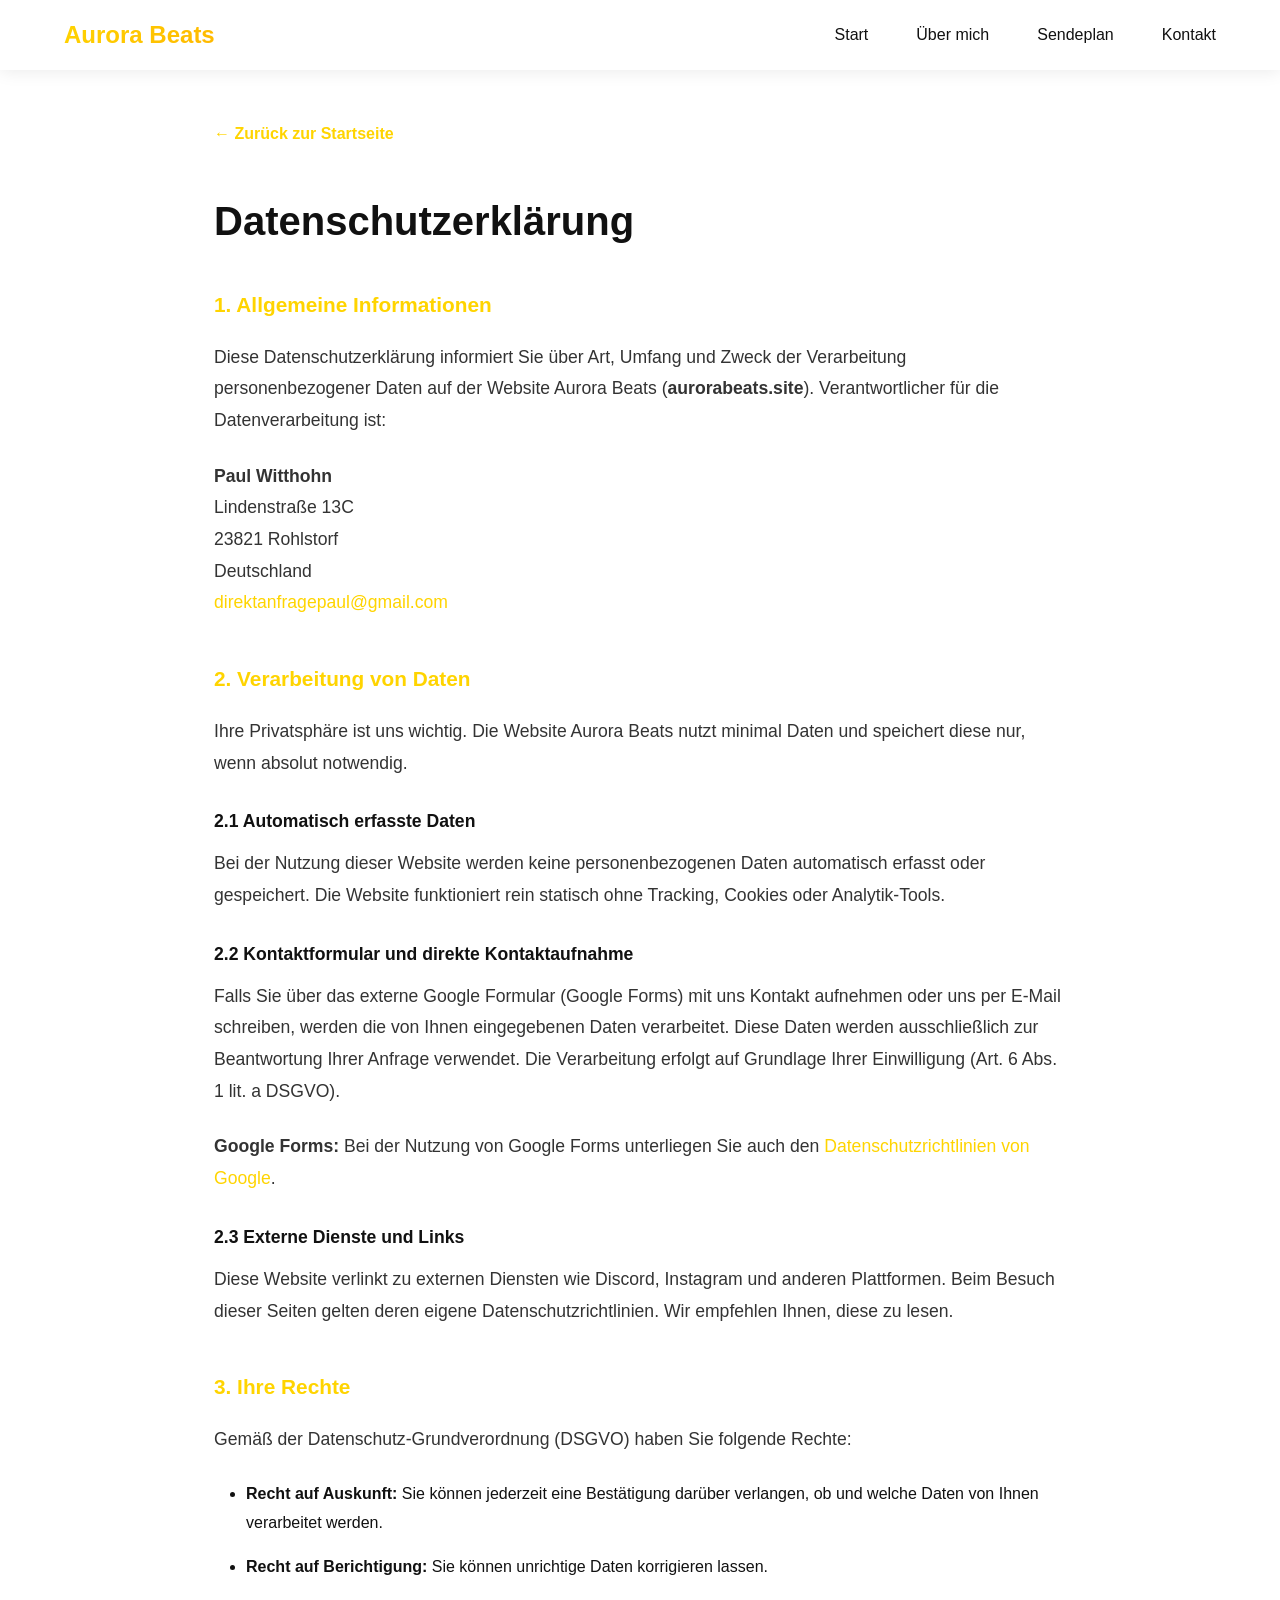
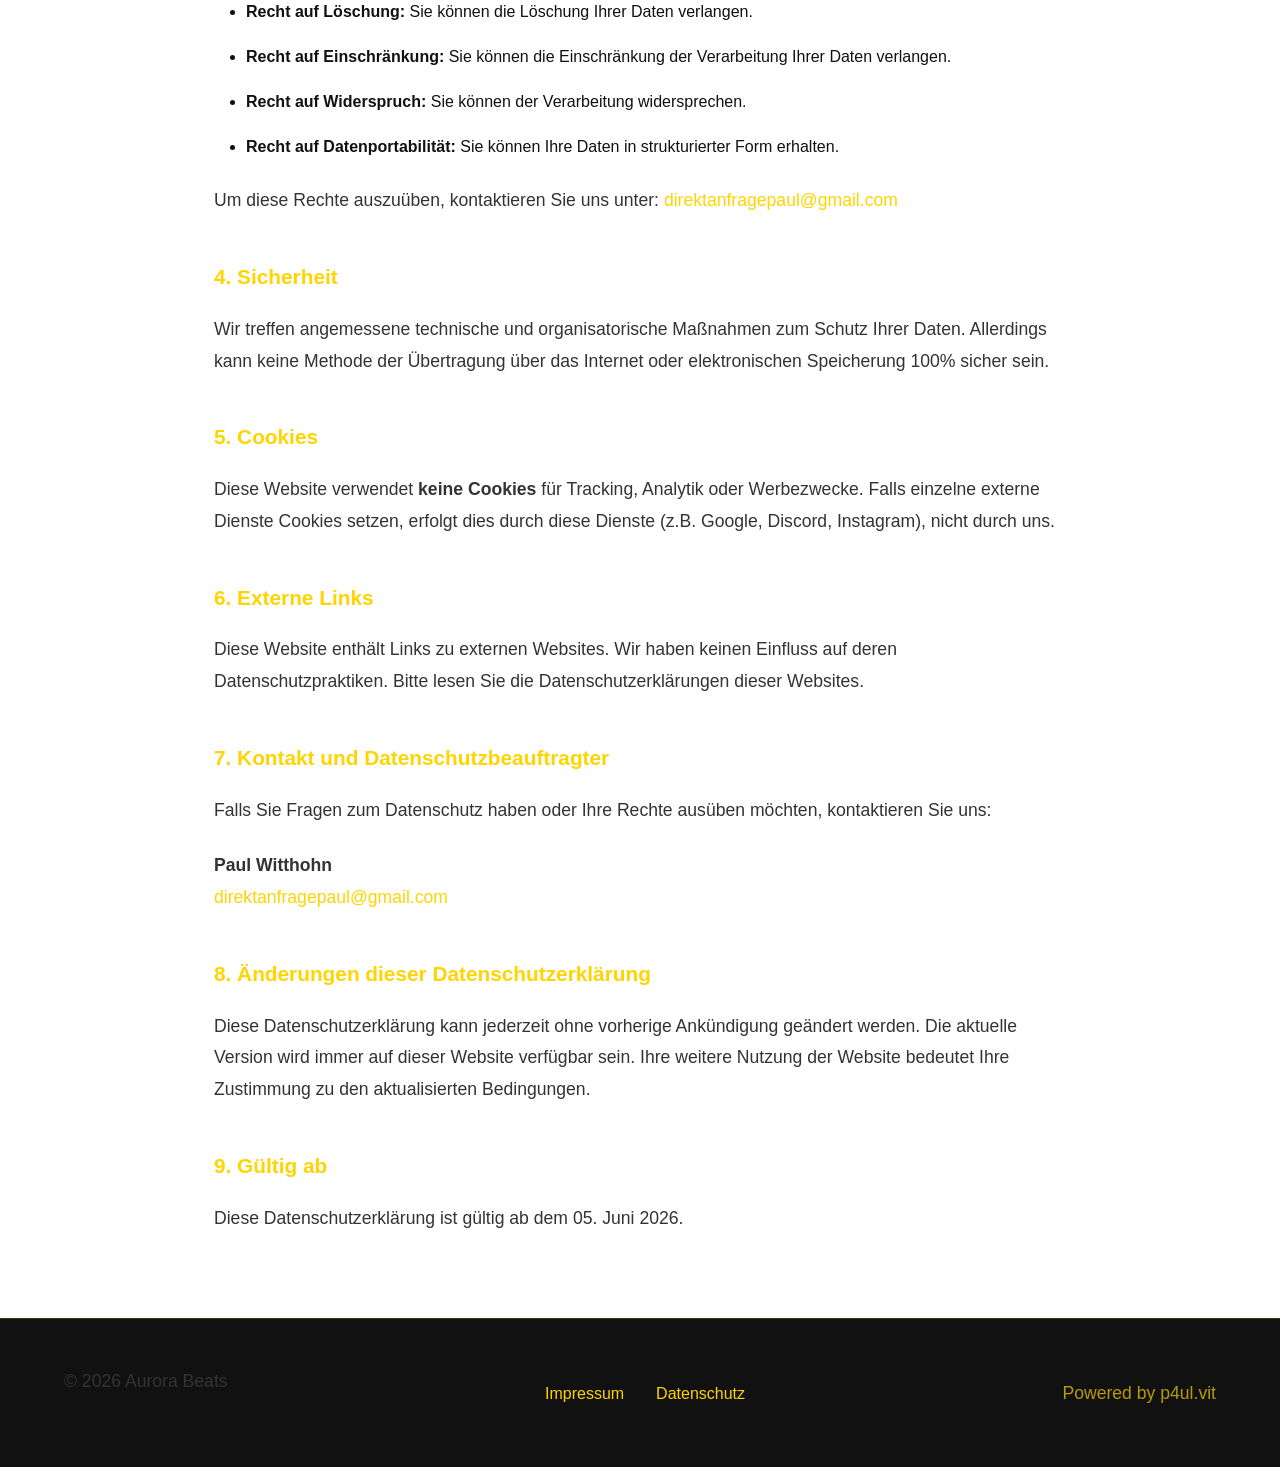
==== datenschutz.html @ 5c92fdce "Initial Aurora Beats website" ====
<!DOCTYPE html>
<html lang="de">
<head>
    <meta charset="UTF-8">
    <meta name="viewport" content="width=device-width, initial-scale=1.0">
    <title>Datenschutz - Aurora Beats</title>
    <meta name="description" content="Datenschutzerklärung von Aurora Beats">
    <meta name="robots" content="noindex, follow">
    <link rel="stylesheet" href="style.css">
    <style>
        .legal-page {
            max-width: 900px;
            margin: 0 auto;
            padding: 120px var(--spacing-md) 60px;
            line-height: 1.8;
        }

        .legal-page h1 {
            font-size: 2.5rem;
            margin-bottom: var(--spacing-xl);
        }

        .legal-page h2 {
            font-size: 1.3rem;
            margin-top: var(--spacing-xl);
            margin-bottom: var(--spacing-md);
            color: var(--color-primary);
        }

        .legal-page h3 {
            font-size: 1.1rem;
            margin-top: var(--spacing-lg);
            margin-bottom: var(--spacing-sm);
        }

        .legal-page p {
            margin-bottom: var(--spacing-md);
        }

        .legal-page a {
            color: var(--color-primary);
            text-decoration: none;
        }

        .legal-page a:hover {
            text-decoration: underline;
        }

        .back-link {
            display: inline-block;
            margin-bottom: var(--spacing-xl);
            color: var(--color-primary);
            text-decoration: none;
            font-weight: 600;
        }

        .back-link:hover {
            text-decoration: underline;
        }

        .legal-page ul {
            margin-left: var(--spacing-lg);
            margin-bottom: var(--spacing-md);
        }

        .legal-page li {
            margin-bottom: var(--spacing-sm);
        }

        @media (max-width: 768px) {
            .legal-page {
                padding: 100px var(--spacing-sm) 40px;
            }

            .legal-page h1 {
                font-size: 2rem;
            }

            .legal-page h2 {
                font-size: 1.1rem;
            }
        }
    </style>
</head>
<body>
    <!-- Navigation Bar -->
    <nav class="navbar">
        <div class="container">
            <div class="navbar-content">
                <div class="logo">
                    <a href="index.html" style="text-decoration: none;">
                        <span class="logo-text">Aurora Beats</span>
                    </a>
                </div>
                <ul class="nav-links">
                    <li><a href="index.html" class="nav-link">Start</a></li>
                    <li><a href="index.html#about" class="nav-link">Über mich</a></li>
                    <li><a href="index.html#schedule" class="nav-link">Sendeplan</a></li>
                    <li><a href="index.html#contact" class="nav-link">Kontakt</a></li>
                </ul>
            </div>
        </div>
    </nav>

    <div class="container">
        <div class="legal-page">
            <a href="index.html" class="back-link">← Zurück zur Startseite</a>

            <h1>Datenschutzerklärung</h1>

            <h2>1. Allgemeine Informationen</h2>
            <p>
                Diese Datenschutzerklärung informiert Sie über Art, Umfang und Zweck der Verarbeitung personenbezogener Daten auf der Website Aurora Beats (<strong>aurorabeats.site</strong>). Verantwortlicher für die Datenverarbeitung ist:
            </p>
            <p>
                <strong>Paul Witthohn</strong><br>
                Lindenstraße 13C<br>
                23821 Rohlstorf<br>
                Deutschland<br>
                <a href="mailto:direktanfragepaul@gmail.com">direktanfragepaul@gmail.com</a>
            </p>

            <h2>2. Verarbeitung von Daten</h2>
            <p>
                Ihre Privatsphäre ist uns wichtig. Die Website Aurora Beats nutzt minimal Daten und speichert diese nur, wenn absolut notwendig.
            </p>

            <h3>2.1 Automatisch erfasste Daten</h3>
            <p>
                Bei der Nutzung dieser Website werden keine personenbezogenen Daten automatisch erfasst oder gespeichert. Die Website funktioniert rein statisch ohne Tracking, Cookies oder Analytik-Tools.
            </p>

            <h3>2.2 Kontaktformular und direkte Kontaktaufnahme</h3>
            <p>
                Falls Sie über das externe Google Formular (Google Forms) mit uns Kontakt aufnehmen oder uns per E-Mail schreiben, werden die von Ihnen eingegebenen Daten verarbeitet. Diese Daten werden ausschließlich zur Beantwortung Ihrer Anfrage verwendet. Die Verarbeitung erfolgt auf Grundlage Ihrer Einwilligung (Art. 6 Abs. 1 lit. a DSGVO).
            </p>
            <p>
                <strong>Google Forms:</strong> Bei der Nutzung von Google Forms unterliegen Sie auch den <a href="https://policies.google.com/privacy" target="_blank">Datenschutzrichtlinien von Google</a>.
            </p>

            <h3>2.3 Externe Dienste und Links</h3>
            <p>
                Diese Website verlinkt zu externen Diensten wie Discord, Instagram und anderen Plattformen. Beim Besuch dieser Seiten gelten deren eigene Datenschutzrichtlinien. Wir empfehlen Ihnen, diese zu lesen.
            </p>

            <h2>3. Ihre Rechte</h2>
            <p>
                Gemäß der Datenschutz-Grundverordnung (DSGVO) haben Sie folgende Rechte:
            </p>
            <ul>
                <li><strong>Recht auf Auskunft:</strong> Sie können jederzeit eine Bestätigung darüber verlangen, ob und welche Daten von Ihnen verarbeitet werden.</li>
                <li><strong>Recht auf Berichtigung:</strong> Sie können unrichtige Daten korrigieren lassen.</li>
                <li><strong>Recht auf Löschung:</strong> Sie können die Löschung Ihrer Daten verlangen.</li>
                <li><strong>Recht auf Einschränkung:</strong> Sie können die Einschränkung der Verarbeitung Ihrer Daten verlangen.</li>
                <li><strong>Recht auf Widerspruch:</strong> Sie können der Verarbeitung widersprechen.</li>
                <li><strong>Recht auf Datenportabilität:</strong> Sie können Ihre Daten in strukturierter Form erhalten.</li>
            </ul>
            <p>
                Um diese Rechte auszuüben, kontaktieren Sie uns unter: <a href="mailto:direktanfragepaul@gmail.com">direktanfragepaul@gmail.com</a>
            </p>

            <h2>4. Sicherheit</h2>
            <p>
                Wir treffen angemessene technische und organisatorische Maßnahmen zum Schutz Ihrer Daten. Allerdings kann keine Methode der Übertragung über das Internet oder elektronischen Speicherung 100% sicher sein.
            </p>

            <h2>5. Cookies</h2>
            <p>
                Diese Website verwendet <strong>keine Cookies</strong> für Tracking, Analytik oder Werbezwecke. Falls einzelne externe Dienste Cookies setzen, erfolgt dies durch diese Dienste (z.B. Google, Discord, Instagram), nicht durch uns.
            </p>

            <h2>6. Externe Links</h2>
            <p>
                Diese Website enthält Links zu externen Websites. Wir haben keinen Einfluss auf deren Datenschutzpraktiken. Bitte lesen Sie die Datenschutzerklärungen dieser Websites.
            </p>

            <h2>7. Kontakt und Datenschutzbeauftragter</h2>
            <p>
                Falls Sie Fragen zum Datenschutz haben oder Ihre Rechte ausüben möchten, kontaktieren Sie uns:
            </p>
            <p>
                <strong>Paul Witthohn</strong><br>
                <a href="mailto:direktanfragepaul@gmail.com">direktanfragepaul@gmail.com</a>
            </p>

            <h2>8. Änderungen dieser Datenschutzerklärung</h2>
            <p>
                Diese Datenschutzerklärung kann jederzeit ohne vorherige Ankündigung geändert werden. Die aktuelle Version wird immer auf dieser Website verfügbar sein. Ihre weitere Nutzung der Website bedeutet Ihre Zustimmung zu den aktualisierten Bedingungen.
            </p>

            <h2>9. Gültig ab</h2>
            <p>
                Diese Datenschutzerklärung ist gültig ab dem 05. Juni 2026.
            </p>
        </div>
    </div>

    <!-- Footer -->
    <footer class="footer">
        <div class="container">
            <div class="footer-content">
                <p>&copy; 2026 Aurora Beats</p>
                <div class="footer-links">
                    <a href="impressum.html">Impressum</a>
                    <a href="datenschutz.html">Datenschutz</a>
                </div>
                <p class="footer-credit">Powered by p4ul.vit</p>
            </div>
        </div>
    </footer>
</body>
</html>
---- style.css ----
/* ========================================
   AURORA BEATS - Modern Design System
   ======================================== */

/* CSS Variables */
:root {
    --color-primary: #FFD400;
    --color-dark: #111111;
    --color-light: #FFFFFF;
    --color-gray-light: #F5F5F5;
    --color-gray-medium: #CCCCCC;
    --color-gray-dark: #333333;
    
    --spacing-xs: 0.5rem;
    --spacing-sm: 1rem;
    --spacing-md: 1.5rem;
    --spacing-lg: 2rem;
    --spacing-xl: 3rem;
    --spacing-xxl: 4rem;
    
    --transition: 0.3s ease;
    --transition-smooth: 0.5s cubic-bezier(0.4, 0, 0.2, 1);
    
    --radius-sm: 0.5rem;
    --radius-md: 0.75rem;
    --radius-lg: 1rem;
    --radius-xl: 1.5rem;
    
    --shadow-sm: 0 2px 8px rgba(0, 0, 0, 0.1);
    --shadow-md: 0 8px 24px rgba(0, 0, 0, 0.15);
    --shadow-lg: 0 16px 48px rgba(0, 0, 0, 0.2);
}

/* ========================================
   GLOBAL STYLES
   ======================================== */

* {
    margin: 0;
    padding: 0;
    box-sizing: border-box;
}

html {
    scroll-behavior: smooth;
}

body {
    font-family: -apple-system, BlinkMacSystemFont, 'Segoe UI', Roboto, Oxygen, Ubuntu, Cantarell, sans-serif;
    background-color: var(--color-light);
    color: var(--color-dark);
    line-height: 1.6;
    overflow-x: hidden;
}

/* ========================================
   CONTAINER
   ======================================== */

.container {
    max-width: 1200px;
    margin: 0 auto;
    padding: 0 var(--spacing-md);
}

/* ========================================
   TYPOGRAPHY
   ======================================== */

h1, h2, h3, h4, h5, h6 {
    font-weight: 700;
    line-height: 1.2;
}

.section-title {
    font-size: 3rem;
    text-align: center;
    margin-bottom: var(--spacing-xxl);
    position: relative;
    padding-bottom: var(--spacing-lg);
}

.section-title::after {
    content: '';
    position: absolute;
    width: 80px;
    height: 4px;
    background: linear-gradient(90deg, transparent, var(--color-primary), transparent);
    bottom: 0;
    left: 50%;
    transform: translateX(-50%);
}

p {
    font-size: 1.1rem;
    color: var(--color-gray-dark);
    margin-bottom: var(--spacing-md);
}

/* ========================================
   BUTTONS
   ======================================== */

.btn {
    display: inline-block;
    padding: var(--spacing-sm) var(--spacing-lg);
    border-radius: var(--radius-lg);
    text-decoration: none;
    font-weight: 600;
    font-size: 1rem;
    cursor: pointer;
    transition: var(--transition-smooth);
    border: 2px solid transparent;
    position: relative;
    overflow: hidden;
}

.btn::before {
    content: '';
    position: absolute;
    top: 0;
    left: -100%;
    width: 100%;
    height: 100%;
    background: rgba(255, 255, 255, 0.2);
    transition: var(--transition);
}

.btn:hover::before {
    left: 100%;
}

.btn-primary {
    background: var(--color-primary);
    color: var(--color-dark);
    border-color: var(--color-primary);
}

.btn-primary:hover {
    transform: translateY(-2px);
    box-shadow: 0 12px 24px rgba(255, 212, 0, 0.3);
}

.btn-secondary {
    background: transparent;
    color: var(--color-dark);
    border-color: var(--color-dark);
}

.btn-secondary:hover {
    background: var(--color-dark);
    color: var(--color-light);
    box-shadow: 0 12px 24px rgba(17, 17, 17, 0.3);
}

/* ========================================
   NAVBAR
   ======================================== */

.navbar {
    position: fixed;
    top: 0;
    left: 0;
    right: 0;
    background: rgba(255, 255, 255, 0.95);
    backdrop-filter: blur(10px);
    box-shadow: 0 2px 16px rgba(0, 0, 0, 0.08);
    z-index: 1000;
    transition: var(--transition);
}

.navbar-content {
    display: flex;
    justify-content: space-between;
    align-items: center;
    padding: var(--spacing-sm) 0;
}

.logo {
    font-size: 1.5rem;
    font-weight: 700;
    color: var(--color-dark);
}

.logo-text {
    background: linear-gradient(135deg, var(--color-primary), #FFB800);
    -webkit-background-clip: text;
    -webkit-text-fill-color: transparent;
    background-clip: text;
}

.nav-links {
    display: flex;
    list-style: none;
    gap: var(--spacing-xl);
}

.nav-link {
    color: var(--color-dark);
    text-decoration: none;
    font-weight: 500;
    position: relative;
    transition: color var(--transition);
}

.nav-link::after {
    content: '';
    position: absolute;
    bottom: -4px;
    left: 0;
    width: 0;
    height: 2px;
    background: var(--color-primary);
    transition: width var(--transition);
}

.nav-link:hover {
    color: var(--color-primary);
}

.nav-link:hover::after {
    width: 100%;
}

.menu-toggle {
    display: none;
    flex-direction: column;
    gap: 5px;
    background: none;
    border: none;
    cursor: pointer;
}

.menu-toggle span {
    width: 25px;
    height: 3px;
    background: var(--color-dark);
    border-radius: 2px;
    transition: var(--transition);
}

.mobile-menu {
    display: none;
    position: fixed;
    top: 60px;
    left: 0;
    right: 0;
    background: rgba(255, 255, 255, 0.98);
    backdrop-filter: blur(10px);
    padding: var(--spacing-lg);
    z-index: 999;
}

.mobile-nav-links {
    list-style: none;
    display: flex;
    flex-direction: column;
    gap: var(--spacing-md);
}

.mobile-nav-links .nav-link {
    display: block;
    padding: var(--spacing-sm) 0;
}

/* ========================================
   HERO SECTION
   ======================================== */

.hero {
    min-height: 100vh;
    display: flex;
    align-items: center;
    padding-top: 80px;
    position: relative;
    background: linear-gradient(135deg, rgba(255, 212, 0, 0.05) 0%, rgba(255, 255, 255, 0) 100%);
    overflow: hidden;
}

.hero::before {
    content: '';
    position: absolute;
    top: 0;
    left: 0;
    right: 0;
    bottom: 0;
    background: radial-gradient(circle at 20% 50%, rgba(255, 212, 0, 0.1) 0%, transparent 50%);
    pointer-events: none;
}

.hero .container {
    position: relative;
    z-index: 2;
}

.hero-content {
    display: grid;
    grid-template-columns: 1fr 1fr;
    gap: var(--spacing-xxl);
    align-items: center;
}

.hero-text {
    z-index: 2;
}

.hero-title {
    font-size: 4.5rem;
    line-height: 1.1;
    margin-bottom: var(--spacing-md);
    background: linear-gradient(135deg, var(--color-dark) 0%, var(--color-primary) 100%);
    -webkit-background-clip: text;
    -webkit-text-fill-color: transparent;
    background-clip: text;
    animation: fadeInUp 0.8s ease;
}

.hero-subtitle {
    font-size: 1.5rem;
    color: var(--color-primary);
    margin-bottom: var(--spacing-lg);
    font-weight: 600;
    animation: fadeInUp 0.8s ease 0.1s both;
}

.hero-description {
    font-size: 1.1rem;
    color: var(--color-gray-dark);
    margin-bottom: var(--spacing-lg);
    line-height: 1.8;
    animation: fadeInUp 0.8s ease 0.2s both;
}

.hero-buttons {
    display: flex;
    gap: var(--spacing-md);
    flex-wrap: wrap;
    animation: fadeInUp 0.8s ease 0.3s both;
}

.hero-visual {
    position: relative;
    height: 400px;
    display: flex;
    align-items: center;
    justify-content: center;
}

.glow-circle {
    position: absolute;
    border-radius: 50%;
    background: radial-gradient(circle, rgba(255, 212, 0, 0.4) 0%, transparent 70%);
    filter: blur(40px);
    animation: floatGlow 6s ease-in-out infinite;
}

.glow-circle:nth-child(1) {
    width: 200px;
    height: 200px;
    top: 20%;
    left: 10%;
}

.glow-circle:nth-child(2) {
    width: 300px;
    height: 300px;
    top: 30%;
    right: -50px;
}

.glow-circle:nth-child(3) {
    width: 150px;
    height: 150px;
    bottom: 20%;
    left: 30%;
}

/* ========================================
   ABOUT SECTION
   ======================================== */

.about {
    padding: var(--spacing-xxl) 0;
    background: var(--color-light);
    position: relative;
}

.about::before {
    content: '';
    position: absolute;
    top: 0;
    left: 0;
    right: 0;
    height: 1px;
    background: linear-gradient(90deg, transparent, var(--color-gray-medium), transparent);
}

.about .container {
    max-width: 800px;
}

.about-content {
    line-height: 2;
}

.about-content p {
    font-size: 1.1rem;
    color: var(--color-gray-dark);
    margin-bottom: var(--spacing-lg);
}

/* ========================================
   SCHEDULE SECTION
   ======================================== */

.schedule {
    padding: var(--spacing-xxl) 0;
    background: linear-gradient(135deg, rgba(255, 212, 0, 0.03) 0%, rgba(255, 212, 0, 0.05) 100%);
    position: relative;
}

.schedule::before {
    content: '';
    position: absolute;
    top: 0;
    left: 0;
    right: 0;
    height: 1px;
    background: linear-gradient(90deg, transparent, var(--color-gray-medium), transparent);
}

.schedule-container {
    display: grid;
    gap: var(--spacing-lg);
}

.schedule-card {
    background: var(--color-light);
    border: 1px solid rgba(255, 212, 0, 0.2);
    border-radius: var(--radius-xl);
    padding: var(--spacing-lg);
    transition: var(--transition-smooth);
    cursor: default;
    position: relative;
    overflow: hidden;
}

.schedule-card::before {
    content: '';
    position: absolute;
    top: 0;
    left: 0;
    right: 0;
    height: 3px;
    background: linear-gradient(90deg, var(--color-primary), transparent);
}

.schedule-card:hover {
    transform: translateY(-4px);
    box-shadow: 0 16px 32px rgba(255, 212, 0, 0.15);
    border-color: rgba(255, 212, 0, 0.4);
}

.schedule-header {
    display: flex;
    justify-content: space-between;
    align-items: flex-start;
    margin-bottom: var(--spacing-md);
}

.schedule-date {
    font-size: 0.9rem;
    color: var(--color-primary);
    font-weight: 600;
    background: rgba(255, 212, 0, 0.1);
    padding: var(--spacing-xs) var(--spacing-sm);
    border-radius: var(--radius-md);
}

.schedule-time {
    font-size: 0.95rem;
    color: var(--color-gray-dark);
    font-weight: 500;
}

.schedule-title {
    font-size: 1.3rem;
    font-weight: 700;
    color: var(--color-dark);
    margin-bottom: var(--spacing-sm);
}

.schedule-footer {
    display: flex;
    gap: var(--spacing-md);
    margin-top: var(--spacing-md);
}

.schedule-discord {
    display: inline-flex;
    align-items: center;
    gap: var(--spacing-xs);
    padding: var(--spacing-xs) var(--spacing-sm);
    background: rgba(88, 101, 242, 0.1);
    color: #5865F2;
    border-radius: var(--radius-md);
    text-decoration: none;
    font-size: 0.9rem;
    font-weight: 500;
    transition: var(--transition);
}

.schedule-discord:hover {
    background: rgba(88, 101, 242, 0.2);
}

.loading {
    text-align: center;
    padding: var(--spacing-xl);
    color: var(--color-gray-dark);
}

.empty-schedule {
    text-align: center;
    padding: var(--spacing-xl);
    color: var(--color-gray-dark);
    font-size: 1.1rem;
}

/* ========================================
   CONTACT SECTION
   ======================================== */

.contact {
    padding: var(--spacing-xxl) 0;
    background: var(--color-light);
    position: relative;
}

.contact::before {
    content: '';
    position: absolute;
    top: 0;
    left: 0;
    right: 0;
    height: 1px;
    background: linear-gradient(90deg, transparent, var(--color-gray-medium), transparent);
}

.contact-intro {
    text-align: center;
    max-width: 600px;
    margin: 0 auto var(--spacing-xxl);
    font-size: 1.15rem;
}

.contact-grid {
    display: grid;
    grid-template-columns: repeat(auto-fit, minmax(280px, 1fr));
    gap: var(--spacing-lg);
    margin-bottom: var(--spacing-xxl);
}

.contact-card {
    background: linear-gradient(135deg, rgba(255, 212, 0, 0.05) 0%, rgba(255, 255, 255, 0) 100%);
    border: 1px solid rgba(255, 212, 0, 0.2);
    border-radius: var(--radius-xl);
    padding: var(--spacing-lg);
    transition: var(--transition-smooth);
    position: relative;
    overflow: hidden;
}

.contact-card::before {
    content: '';
    position: absolute;
    top: 0;
    left: 0;
    right: 0;
    height: 3px;
    background: linear-gradient(90deg, var(--color-primary), transparent);
}

.contact-card:hover {
    transform: translateY(-4px);
    box-shadow: 0 16px 32px rgba(255, 212, 0, 0.15);
    border-color: rgba(255, 212, 0, 0.4);
}

.contact-card h3 {
    font-size: 1.3rem;
    margin-bottom: var(--spacing-md);
    color: var(--color-dark);
}

.contact-card p {
    font-size: 0.95rem;
    margin-bottom: var(--spacing-sm);
}

.contact-card .label {
    font-size: 0.85rem;
    color: var(--color-primary);
    text-transform: uppercase;
    letter-spacing: 0.5px;
    margin-bottom: var(--spacing-xs);
    font-weight: 600;
}

.social-link {
    color: var(--color-primary);
    text-decoration: none;
    font-weight: 600;
    transition: var(--transition);
    word-break: break-all;
}

.social-link:hover {
    text-decoration: underline;
}

.contact-form-section {
    text-align: center;
    padding: var(--spacing-xl);
    background: linear-gradient(135deg, rgba(255, 212, 0, 0.1) 0%, rgba(255, 212, 0, 0.05) 100%);
    border-radius: var(--radius-xl);
    border: 1px solid rgba(255, 212, 0, 0.2);
}

.contact-form-section p {
    margin-bottom: var(--spacing-md);
    font-size: 1.05rem;
}

/* ========================================
   FOOTER
   ======================================== */

.footer {
    background: var(--color-dark);
    color: var(--color-light);
    padding: var(--spacing-xl) 0;
    position: relative;
    border-top: 1px solid rgba(255, 212, 0, 0.2);
}

.footer-content {
    display: flex;
    justify-content: space-between;
    align-items: center;
    flex-wrap: wrap;
    gap: var(--spacing-lg);
}

.footer-links {
    display: flex;
    gap: var(--spacing-lg);
}

.footer-links a {
    color: var(--color-primary);
    text-decoration: none;
    transition: var(--transition);
    font-weight: 500;
}

.footer-links a:hover {
    text-decoration: underline;
}

.footer-credit {
    color: rgba(255, 212, 0, 0.7);
    margin: 0;
}

/* ========================================
   ANIMATIONS
   ======================================== */

@keyframes fadeInUp {
    from {
        opacity: 0;
        transform: translateY(30px);
    }
    to {
        opacity: 1;
        transform: translateY(0);
    }
}

@keyframes floatGlow {
    0%, 100% {
        transform: translate(0, 0) scale(1);
    }
    25% {
        transform: translate(20px, -20px) scale(1.05);
    }
    50% {
        transform: translate(-10px, 20px) scale(0.95);
    }
    75% {
        transform: translate(-20px, -10px) scale(1.08);
    }
}

@keyframes slideInFromLeft {
    from {
        opacity: 0;
        transform: translateX(-50px);
    }
    to {
        opacity: 1;
        transform: translateX(0);
    }
}

@keyframes slideInFromRight {
    from {
        opacity: 0;
        transform: translateX(50px);
    }
    to {
        opacity: 1;
        transform: translateX(0);
    }
}

.aos-fade-up {
    animation: fadeInUp 0.6s ease-out;
}

.aos-slide-left {
    animation: slideInFromLeft 0.6s ease-out;
}

.aos-slide-right {
    animation: slideInFromRight 0.6s ease-out;
}

/* ========================================
   MEDIA QUERIES
   ======================================== */

@media (max-width: 768px) {
    .nav-links {
        display: none;
    }

    .menu-toggle {
        display: flex;
    }

    .mobile-menu.active {
        display: block;
    }

    .hero-content {
        grid-template-columns: 1fr;
    }

    .hero-title {
        font-size: 2.5rem;
    }

    .hero-subtitle {
        font-size: 1.2rem;
    }

    .hero-visual {
        height: 300px;
        margin-top: var(--spacing-xl);
    }

    .glow-circle:nth-child(1) {
        width: 150px;
        height: 150px;
    }

    .glow-circle:nth-child(2) {
        width: 200px;
        height: 200px;
    }

    .glow-circle:nth-child(3) {
        width: 100px;
        height: 100px;
    }

    .section-title {
        font-size: 2rem;
        margin-bottom: var(--spacing-xl);
    }

    .hero-buttons {
        flex-direction: column;
    }

    .hero-buttons .btn {
        width: 100%;
        text-align: center;
    }

    .contact-grid {
        grid-template-columns: 1fr;
    }

    .footer-content {
        flex-direction: column;
        text-align: center;
    }

    .footer-links {
        justify-content: center;
    }

    .hero {
        min-height: auto;
        padding-top: 100px;
        padding-bottom: var(--spacing-xl);
    }

    .about,
    .schedule,
    .contact {
        padding: var(--spacing-xl) 0;
    }
}

@media (max-width: 480px) {
    :root {
        --spacing-xl: 2rem;
        --spacing-xxl: 2.5rem;
    }

    .container {
        padding: 0 var(--spacing-sm);
    }

    .hero-title {
        font-size: 2rem;
    }

    .hero-subtitle {
        font-size: 1rem;
    }

    .hero-description {
        font-size: 1rem;
    }

    .section-title {
        font-size: 1.5rem;
    }

    p {
        font-size: 1rem;
    }

    .schedule-header {
        flex-direction: column;
    }

    .schedule-time {
        margin-top: var(--spacing-sm);
    }

    .btn {
        padding: var(--spacing-sm) var(--spacing-md);
        font-size: 0.95rem;
    }
}
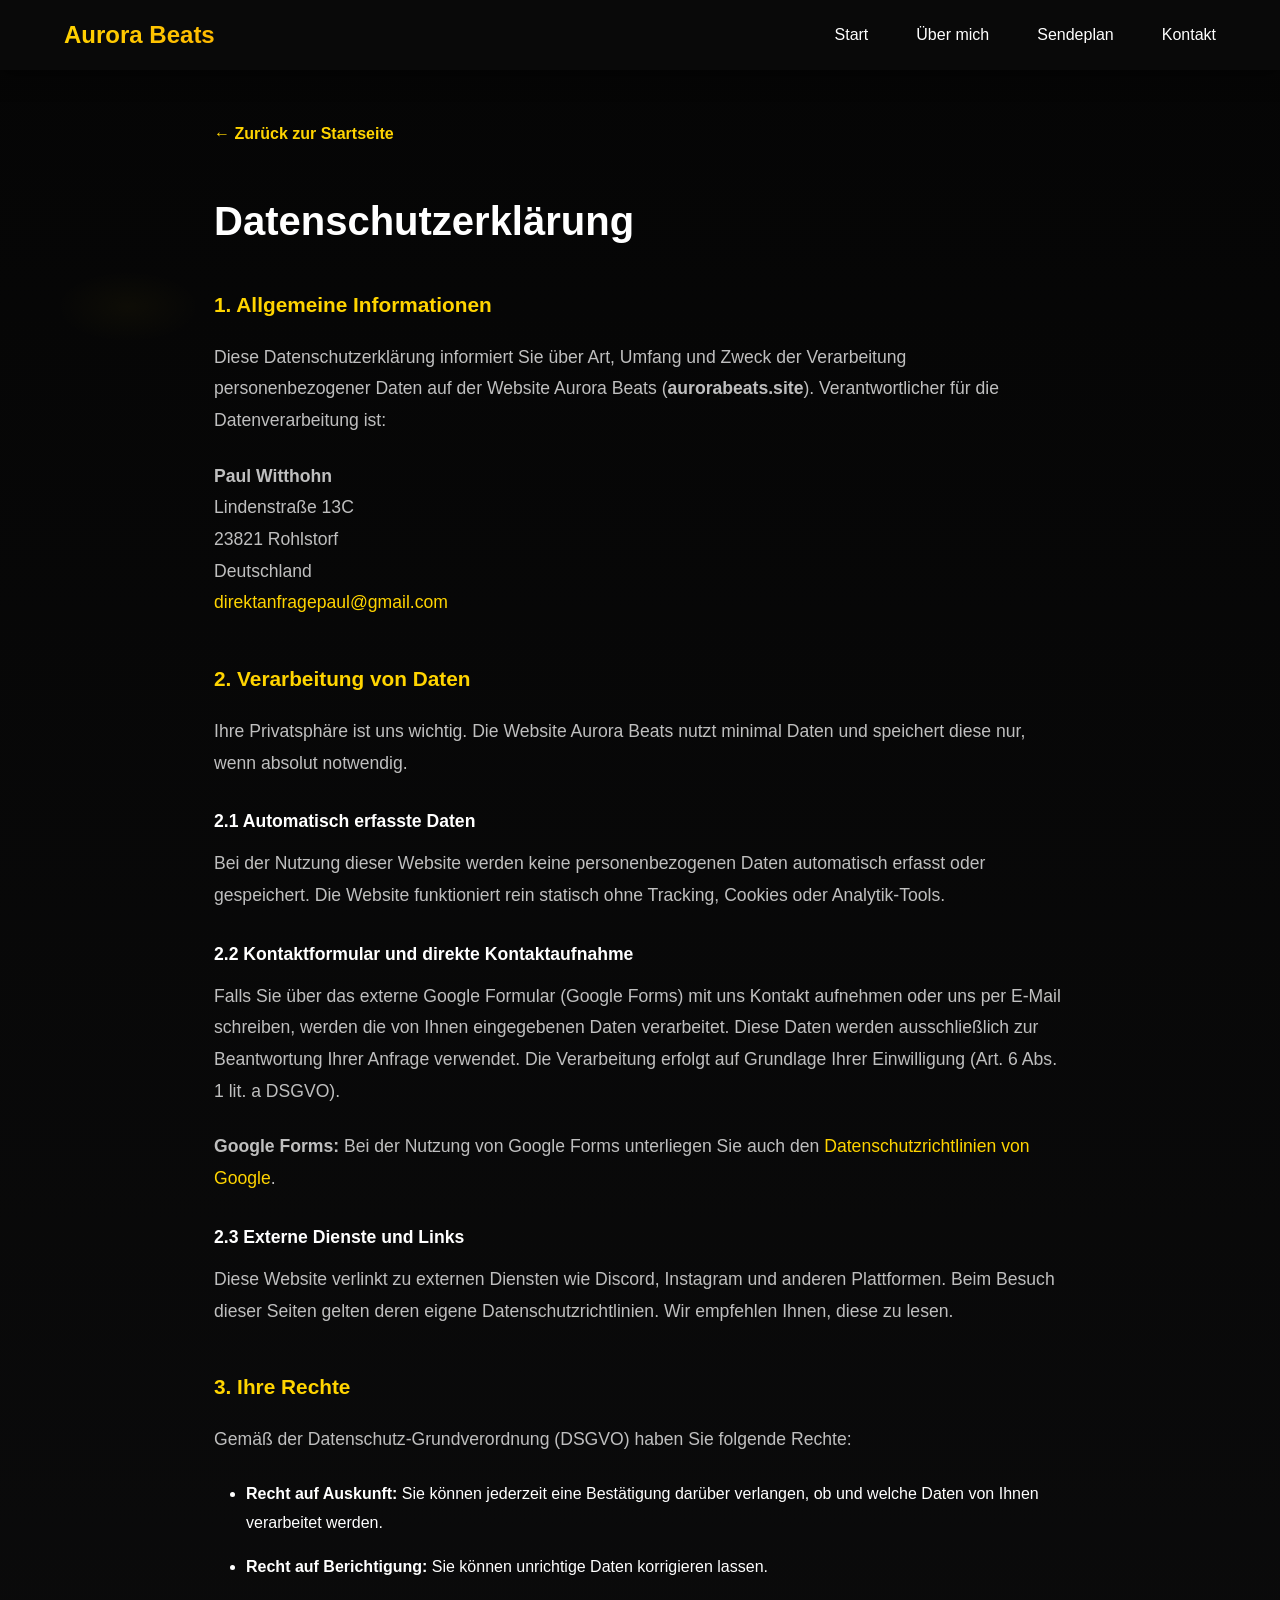
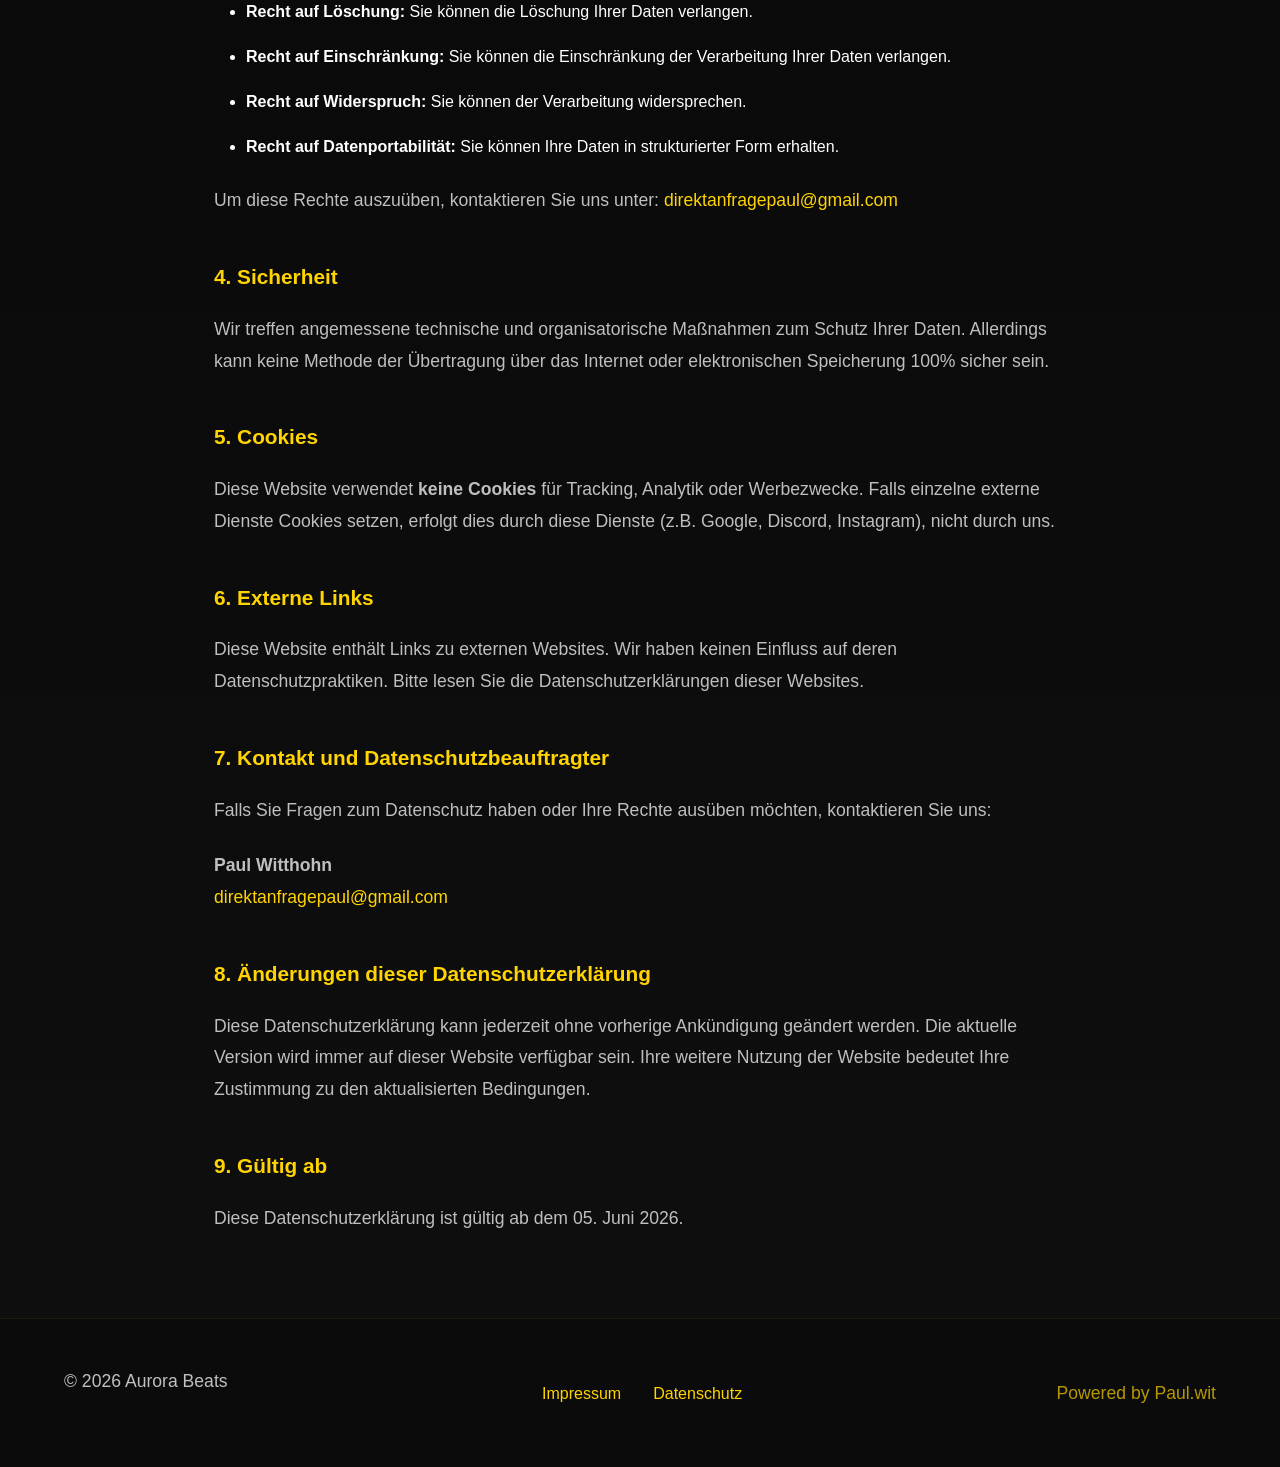
==== commit 23724f71: "Design: dark theme, Kontakt-Updates, BMC-Button, embedded schedule" ====
--- a/datenschutz.html
+++ b/datenschutz.html
@@ -204,7 +204,7 @@
                     <a href="impressum.html">Impressum</a>
                     <a href="datenschutz.html">Datenschutz</a>
                 </div>
-                <p class="footer-credit">Powered by p4ul.vit</p>
+                <p class="footer-credit">Powered by Paul.wit</p>
             </div>
         </div>
     </footer>
--- a/style.css
+++ b/style.css
@@ -5,11 +5,11 @@
 /* CSS Variables */
 :root {
     --color-primary: #FFD400;
-    --color-dark: #111111;
-    --color-light: #FFFFFF;
-    --color-gray-light: #F5F5F5;
-    --color-gray-medium: #CCCCCC;
-    --color-gray-dark: #333333;
+    --color-dark: #FFFFFF; /* main text color */
+    --color-light: #0b0b0b; /* page background */
+    --color-gray-light: #1a1a1a;
+    --color-gray-medium: #3a3a3a;
+    --color-gray-dark: #bfbfbf;
     
     --spacing-xs: 0.5rem;
     --spacing-sm: 1rem;
@@ -47,7 +47,7 @@
 
 body {
     font-family: -apple-system, BlinkMacSystemFont, 'Segoe UI', Roboto, Oxygen, Ubuntu, Cantarell, sans-serif;
-    background-color: var(--color-light);
+    background: radial-gradient(1200px 600px at 10% 10%, rgba(255,212,0,0.03), transparent 6%), linear-gradient(180deg, #050505 0%, #0f0f10 100%);
     color: var(--color-dark);
     line-height: 1.6;
     overflow-x: hidden;
@@ -132,8 +132,8 @@
 
 .btn-primary {
     background: var(--color-primary);
-    color: var(--color-dark);
-    border-color: var(--color-primary);
+    color: var(--color-light); /* dark text on yellow */
+    border-color: rgba(0,0,0,0.08);
 }
 
 .btn-primary:hover {
@@ -162,9 +162,9 @@
     top: 0;
     left: 0;
     right: 0;
-    background: rgba(255, 255, 255, 0.95);
-    backdrop-filter: blur(10px);
-    box-shadow: 0 2px 16px rgba(0, 0, 0, 0.08);
+    background: rgba(11, 11, 11, 0.85);
+    backdrop-filter: blur(6px);
+    box-shadow: 0 2px 20px rgba(0, 0, 0, 0.6);
     z-index: 1000;
     transition: var(--transition);
 }
@@ -245,8 +245,8 @@
     top: 60px;
     left: 0;
     right: 0;
-    background: rgba(255, 255, 255, 0.98);
-    backdrop-filter: blur(10px);
+    background: rgba(8,8,8,0.98);
+    backdrop-filter: blur(6px);
     padding: var(--spacing-lg);
     z-index: 999;
 }
@@ -435,8 +435,8 @@
 }
 
 .schedule-card {
-    background: var(--color-light);
-    border: 1px solid rgba(255, 212, 0, 0.2);
+    background: linear-gradient(180deg, rgba(255,255,255,0.02), rgba(255,255,255,0.01));
+    border: 1px solid rgba(255, 212, 0, 0.08);
     border-radius: var(--radius-xl);
     padding: var(--spacing-lg);
     transition: var(--transition-smooth);
@@ -562,8 +562,8 @@
 }
 
 .contact-card {
-    background: linear-gradient(135deg, rgba(255, 212, 0, 0.05) 0%, rgba(255, 255, 255, 0) 100%);
-    border: 1px solid rgba(255, 212, 0, 0.2);
+    background: linear-gradient(135deg, rgba(255,255,255,0.02) 0%, rgba(255,255,255,0.01) 100%);
+    border: 1px solid rgba(255, 212, 0, 0.08);
     border-radius: var(--radius-xl);
     padding: var(--spacing-lg);
     transition: var(--transition-smooth);
@@ -622,9 +622,9 @@
 .contact-form-section {
     text-align: center;
     padding: var(--spacing-xl);
-    background: linear-gradient(135deg, rgba(255, 212, 0, 0.1) 0%, rgba(255, 212, 0, 0.05) 100%);
+    background: linear-gradient(180deg, rgba(255,255,255,0.02), rgba(255,255,255,0.01));
     border-radius: var(--radius-xl);
-    border: 1px solid rgba(255, 212, 0, 0.2);
+    border: 1px solid rgba(255, 212, 0, 0.08);
 }
 
 .contact-form-section p {
@@ -637,11 +637,11 @@
    ======================================== */
 
 .footer {
-    background: var(--color-dark);
-    color: var(--color-light);
+    background: var(--color-light);
+    color: var(--color-dark);
     padding: var(--spacing-xl) 0;
     position: relative;
-    border-top: 1px solid rgba(255, 212, 0, 0.2);
+    border-top: 1px solid rgba(255, 212, 0, 0.08);
 }
 
 .footer-content {
